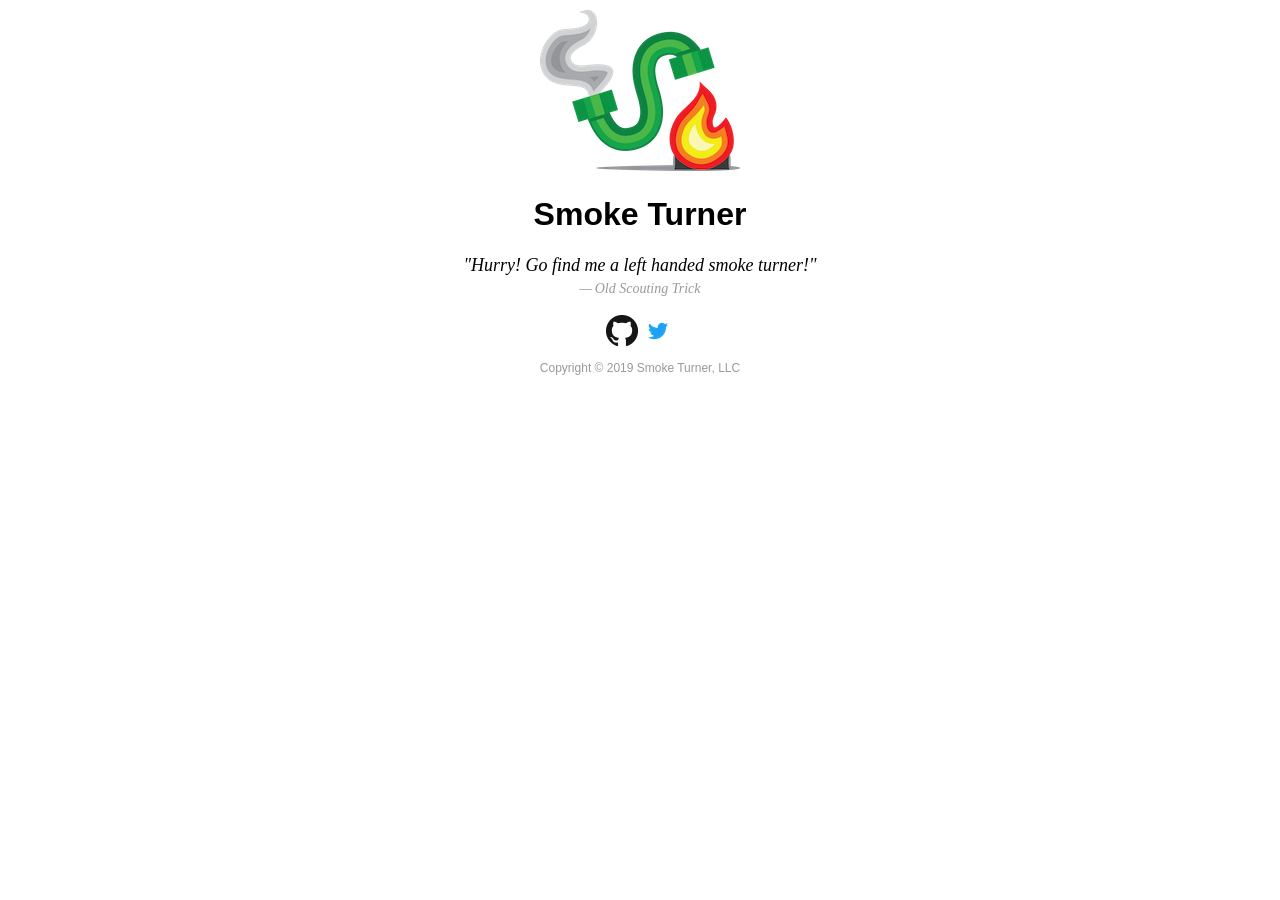
==== index.html @ e24e4b55 "Initial commit" ====
<!DOCTYPE html>
<html lang="en">
  <head>
    <meta charset="utf-8">
    <meta http-equiv="X-UA-Compatible" content="IE=edge">
    <meta name="viewport" content="width=device-width, initial-scale=1">
    <meta property="twitter:account_id" content="4503599631477054">
    <meta name="twitter:card" content="summary">
    <meta name="twitter:site" content="@smoketurnerllc">
    <meta name="twitter:creator" content="@smoketurnerllc">
    <meta property="og:image:width" content="1145">
    <meta property="og:image:height" content="599">
    <meta property="og:description" content="Innovative software development firm focusing on creating simple solutions for challenging problems.">
    <meta property="og:title" content="Smoke Turner, LLC">
    <meta property="og:url" content="https://smoketurner.com">
    <meta property="og:image" content="https://smoketurner.com/og-image.jpg">
    <link rel="apple-touch-icon" sizes="180x180" href="/apple-touch-icon.png">
    <link rel="icon" type="image/png" sizes="32x32" href="/favicon-32x32.png">
    <link rel="icon" type="image/png" sizes="16x16" href="/favicon-16x16.png">
    <link rel="manifest" href="/site.webmanifest">
    <link rel="mask-icon" href="/safari-pinned-tab.svg" color="#5bbad5">
    <meta name="msapplication-TileColor" content="#da532c">
    <meta name="theme-color" content="#ffffff">
    <link rel="stylesheet" href="/smoketurner.css">
    <title>Smoke Turner</title>
  </head>
  <body>
    <header>
      <a href="/"><img src="/smoketurner_logo.png" width="200" height="161" alt="Smoke Turner"></a>
      <h1>Smoke Turner</h1>
    </header>

    <main>
      <blockquote>
        &quot;Hurry! Go find me a left handed smoke turner!&quot;
        <cite>Old Scouting Trick</cite>
      </blockquote>

      <ul class="links">
        <li><a href="https://github.com/smoketurner" target="_blank"><img src="/github.png" width="32" height="32" alt="Github"></a></li>
        <li><a href="https://twitter.com/smoketurnerllc" target="_blank"><img src="/twitter.png" width="32" height="32" alt="Twitter"></a></li>
      </ul>
    </main>

    <footer>
      <div>Copyright &copy; 2019 Smoke Turner, LLC</div>
    </footer>
  </body>
</html>
---- smoketurner.css ----
body {
  margin:0 auto;
  font-family: Helvetica, Verdana, sans-serif;
}

header, main, footer {
  text-align: center;
}

header {
  margin-top: 10px;
}

blockquote {
  font-family: Georgia, serif;
  font-size: 18px;
  font-style: italic;
}

blockquote cite {
  color: #999999;
  font-size: 14px;
  display: block;
  margin-top: 5px;
}

blockquote cite:before {
  content: "\2014 \2009";
}

ul.links {
  list-style-type: none;
  padding: 0;
  margin: 0;
}

ul.links li {
  display: inline;
}

footer {
  margin-top: 10px;
  color: #999999;
  font-size: 12px;
}
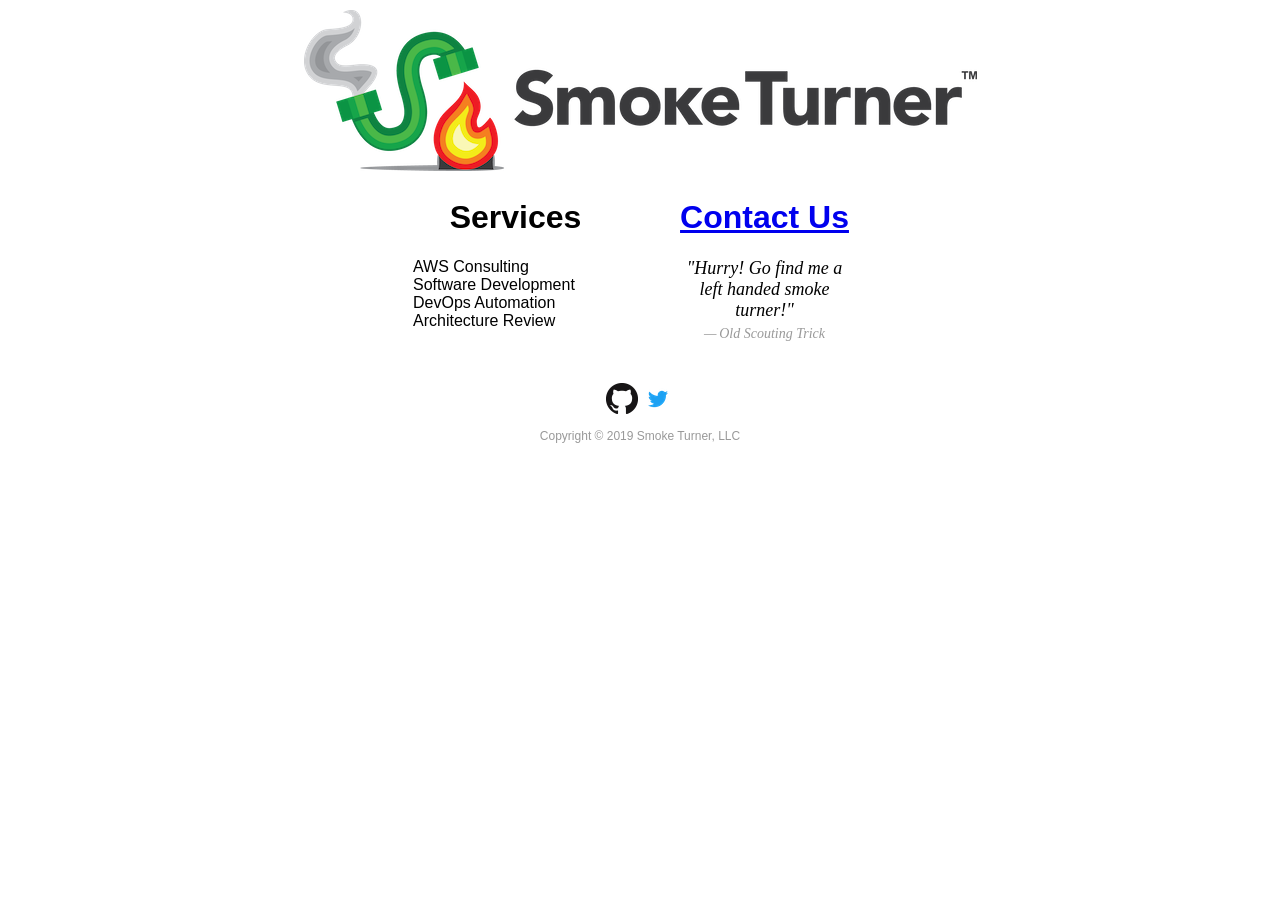
==== commit 4d66d898: "Update page" ====
--- a/index.html
+++ b/index.html
@@ -21,24 +21,40 @@
     <link rel="mask-icon" href="/safari-pinned-tab.svg" color="#5bbad5">
     <meta name="msapplication-TileColor" content="#da532c">
     <meta name="theme-color" content="#ffffff">
-    <link rel="stylesheet" href="/smoketurner.css">
+    <link rel="stylesheet" href="/static/css/smoketurner.css">
     <title>Smoke Turner</title>
   </head>
   <body>
     <header>
-      <a href="/"><img src="/smoketurner_logo.png" width="200" height="161" alt="Smoke Turner"></a>
-      <h1>Smoke Turner</h1>
+      <a href="/"><img src="/static/images/smoke_turner_f.png" width="673" height="161" alt="Smoke Turner"></a>
     </header>
 
     <main>
-      <blockquote>
-        &quot;Hurry! Go find me a left handed smoke turner!&quot;
-        <cite>Old Scouting Trick</cite>
-      </blockquote>
+      <table>
+        <tr>
+          <td>
+            <h1>Services</h1>
+            <ul class="services">
+              <li>AWS Consulting</li>
+              <li>Software Development</li>
+              <li>DevOps Automation</li>
+              <li>Architecture Review</li>
+            </ul>
+          </td>
+          <td>
+            <h1><a href="mailto:contact@smoketurner.com">Contact Us</a></h1>
+          
+            <blockquote>
+              &quot;Hurry! Go find me a left handed smoke turner!&quot;
+              <cite>Old Scouting Trick</cite>
+            </blockquote>
+          </td>
+        </tr>
+      </table>
 
       <ul class="links">
-        <li><a href="https://github.com/smoketurner" target="_blank"><img src="/github.png" width="32" height="32" alt="Github"></a></li>
-        <li><a href="https://twitter.com/smoketurnerllc" target="_blank"><img src="/twitter.png" width="32" height="32" alt="Twitter"></a></li>
+        <li><a href="https://github.com/smoketurner" target="_blank" rel="noopener"><img src="/static/images/github.png" width="32" height="32" alt="Github"></a></li>
+        <li><a href="https://twitter.com/smoketurnerllc" target="_blank" rel="noopener"><img src="/static/images/twitter.png" width="32" height="32" alt="Twitter"></a></li>
       </ul>
     </main>
 
--- a/static/css/smoketurner.css
+++ b/static/css/smoketurner.css
@@ -0,0 +1,62 @@
+body {
+  margin:0 auto;
+  font-family: Helvetica, Verdana, sans-serif;
+}
+
+header, main, footer {
+  text-align: center;
+}
+
+header {
+  margin-top: 10px;
+}
+
+blockquote {
+  font-family: Georgia, serif;
+  font-size: 18px;
+  font-style: italic;
+}
+
+blockquote cite {
+  color: #999999;
+  font-size: 14px;
+  display: block;
+  margin-top: 5px;
+}
+
+blockquote cite:before {
+  content: "\2014 \2009";
+}
+
+table {
+  margin: 0 auto;
+  width: 500px;
+}
+
+table td {
+  width: 50%;
+  vertical-align: top;
+}
+
+ul.services {
+  list-style-type: none;
+  padding: 0;
+  margin: 20px 0 0 20px;
+  text-align: left;
+}
+
+ul.links {
+  list-style-type: none;
+  padding: 0;
+  margin: 20px 0 0 0;
+}
+
+ul.links li {
+  display: inline;
+}
+
+footer {
+  margin-top: 10px;
+  color: #999999;
+  font-size: 12px;
+}
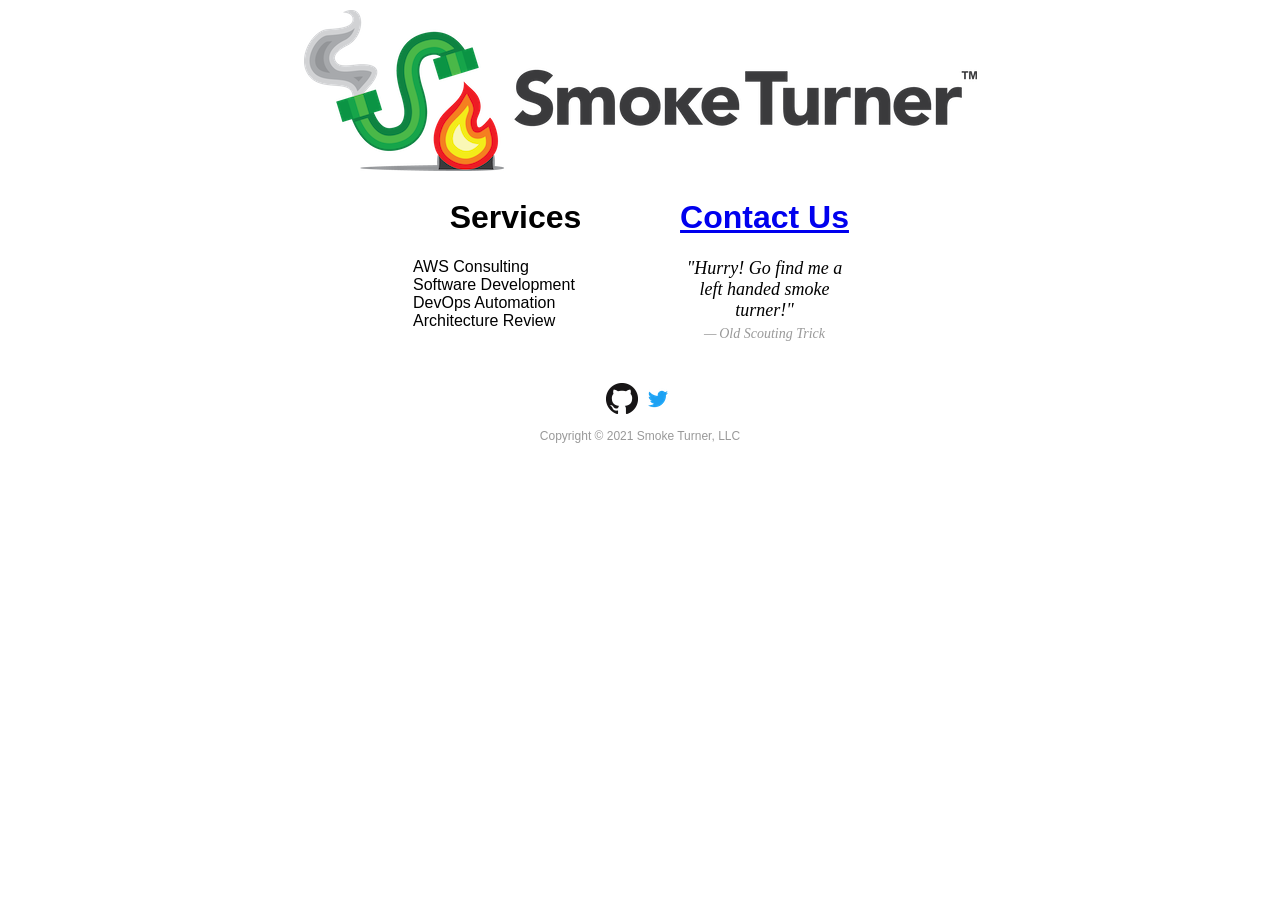
==== commit 1424e430: "Update copyright year" ====
--- a/index.html
+++ b/index.html
@@ -59,7 +59,7 @@
     </main>
 
     <footer>
-      <div>Copyright &copy; 2019 Smoke Turner, LLC</div>
+      <div>Copyright &copy; 2021 Smoke Turner, LLC</div>
     </footer>
   </body>
 </html>
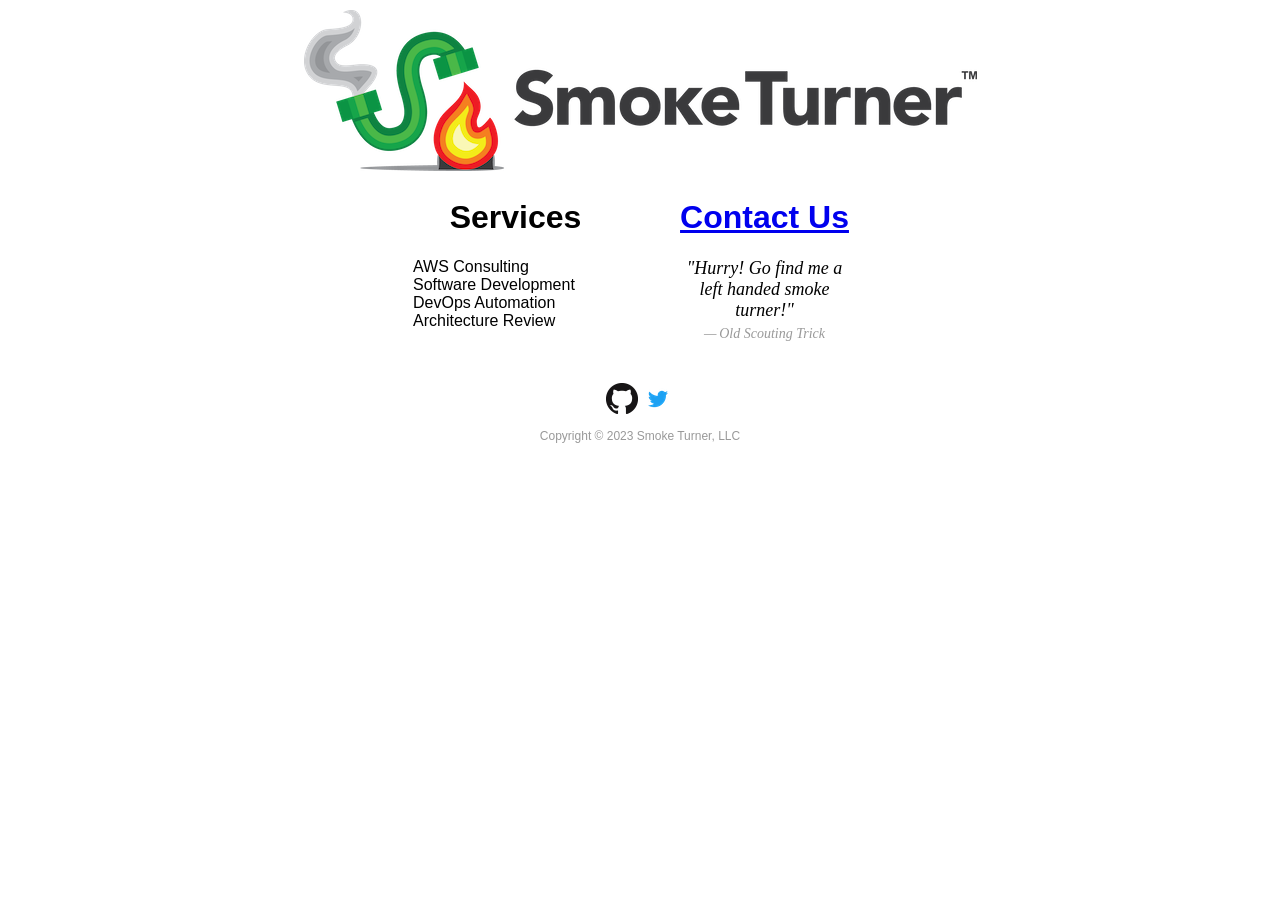
==== commit 6a8ee3c4: "Update copyright year to 2023" ====
--- a/index.html
+++ b/index.html
@@ -59,7 +59,7 @@
     </main>
 
     <footer>
-      <div>Copyright &copy; 2021 Smoke Turner, LLC</div>
+      <div>Copyright &copy; 2023 Smoke Turner, LLC</div>
     </footer>
   </body>
 </html>
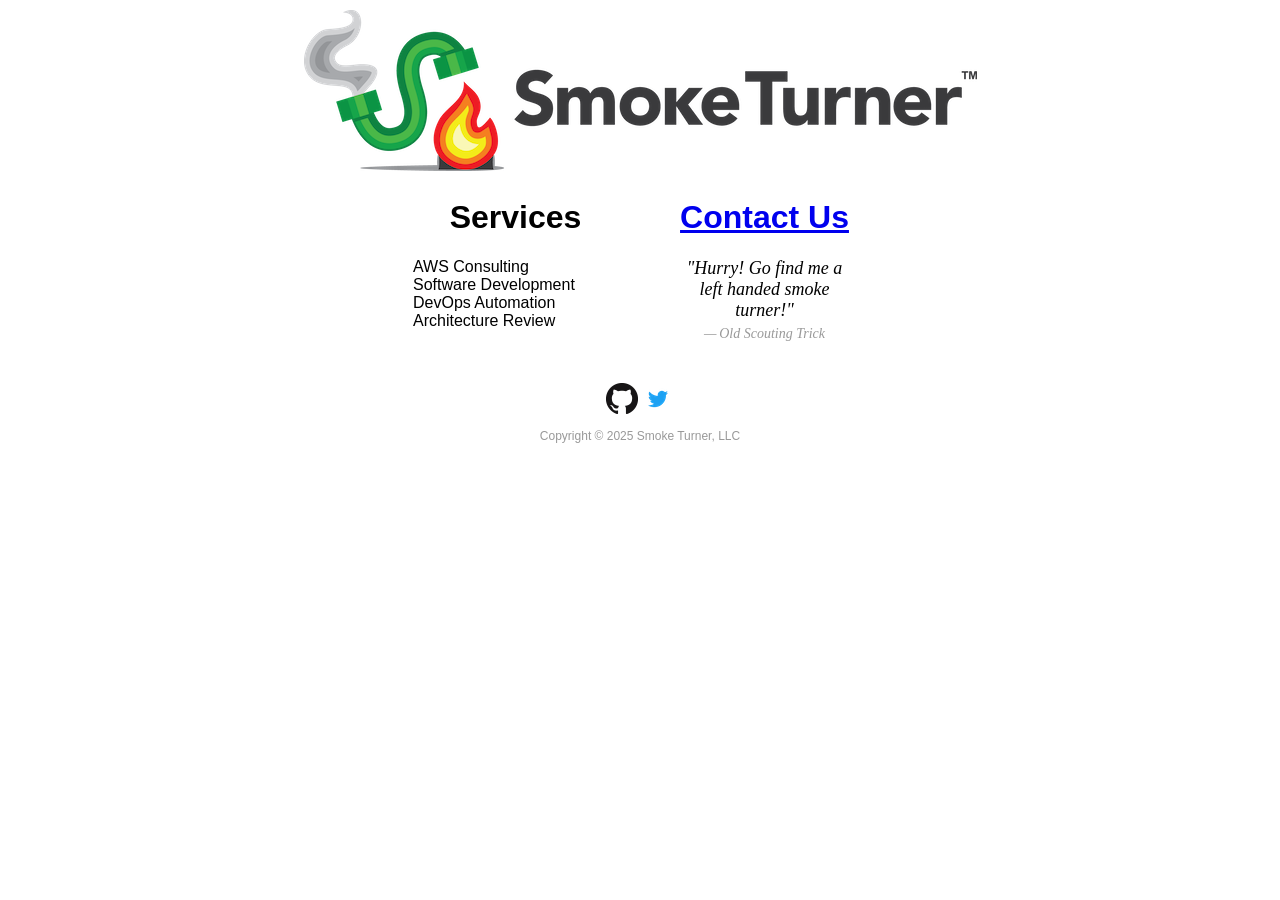
==== commit a4cb56f2: "Update copyright year to 2025" ====
--- a/index.html
+++ b/index.html
@@ -59,7 +59,7 @@
     </main>
 
     <footer>
-      <div>Copyright &copy; 2023 Smoke Turner, LLC</div>
+      <div>Copyright &copy; 2025 Smoke Turner, LLC</div>
     </footer>
   </body>
 </html>
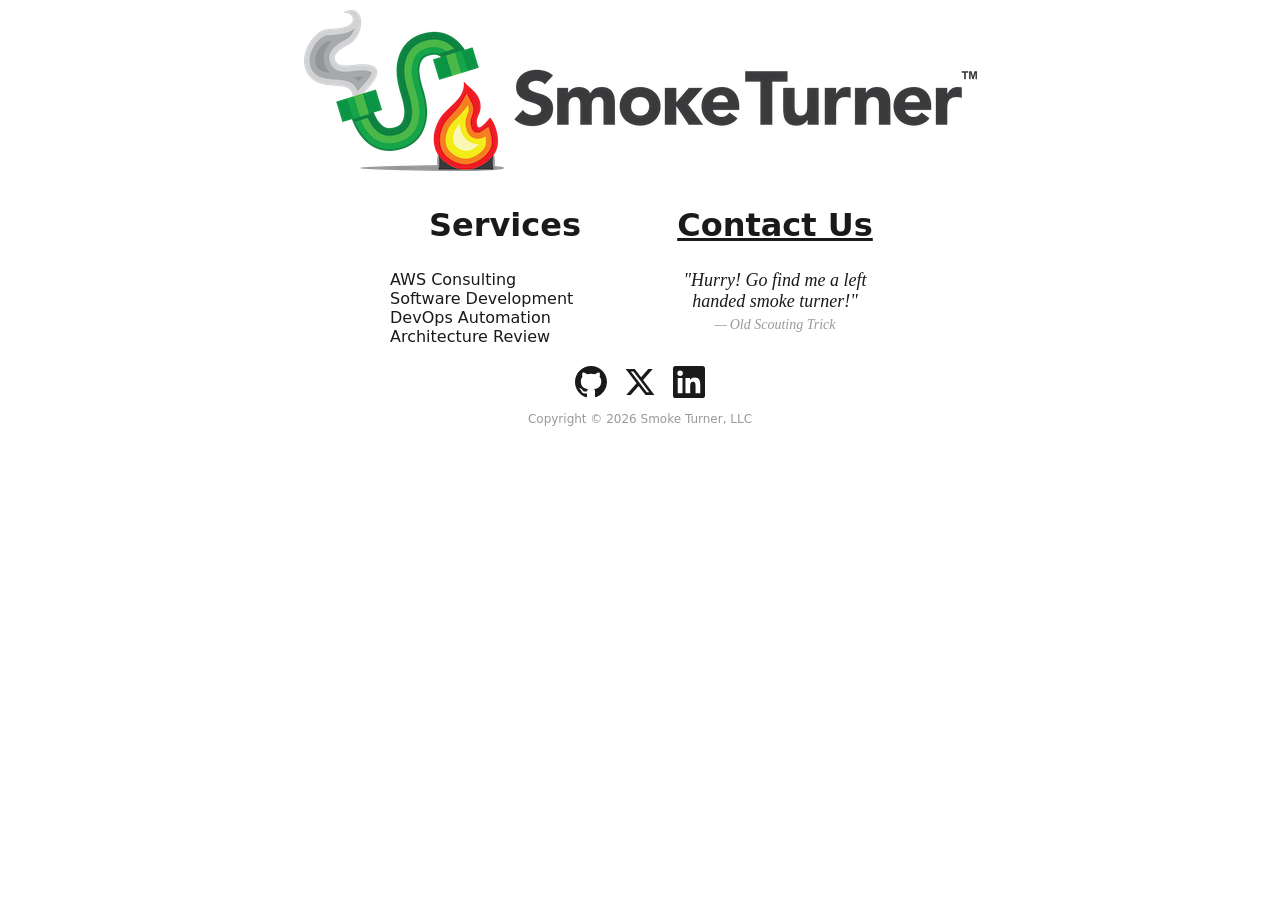
==== commit 2e335929: "updates" ====
--- a/index.html
+++ b/index.html
@@ -2,64 +2,94 @@
 <html lang="en">
   <head>
     <meta charset="utf-8">
-    <meta http-equiv="X-UA-Compatible" content="IE=edge">
     <meta name="viewport" content="width=device-width, initial-scale=1">
-    <meta property="twitter:account_id" content="4503599631477054">
+    <meta name="description" content="Innovative software development firm focusing on creating simple solutions for challenging problems.">
+    <link rel="canonical" href="https://smoketurner.com/">
     <meta name="twitter:card" content="summary">
     <meta name="twitter:site" content="@smoketurnerllc">
     <meta name="twitter:creator" content="@smoketurnerllc">
+    <meta property="og:type" content="website">
+    <meta property="og:site_name" content="Smoke Turner, LLC">
+    <meta property="og:title" content="Smoke Turner, LLC">
+    <meta property="og:description" content="Innovative software development firm focusing on creating simple solutions for challenging problems.">
+    <meta property="og:url" content="https://smoketurner.com">
+    <meta property="og:image" content="https://smoketurner.com/og-image.jpg">
     <meta property="og:image:width" content="1145">
     <meta property="og:image:height" content="599">
-    <meta property="og:description" content="Innovative software development firm focusing on creating simple solutions for challenging problems.">
-    <meta property="og:title" content="Smoke Turner, LLC">
-    <meta property="og:url" content="https://smoketurner.com">
-    <meta property="og:image" content="https://smoketurner.com/og-image.jpg">
+    <meta property="og:image:alt" content="Smoke Turner, LLC logo">
     <link rel="apple-touch-icon" sizes="180x180" href="/apple-touch-icon.png">
     <link rel="icon" type="image/png" sizes="32x32" href="/favicon-32x32.png">
     <link rel="icon" type="image/png" sizes="16x16" href="/favicon-16x16.png">
     <link rel="manifest" href="/site.webmanifest">
     <link rel="mask-icon" href="/safari-pinned-tab.svg" color="#5bbad5">
-    <meta name="msapplication-TileColor" content="#da532c">
     <meta name="theme-color" content="#ffffff">
     <link rel="stylesheet" href="/static/css/smoketurner.css">
+    <script type="application/ld+json">
+    {
+      "@context": "https://schema.org",
+      "@type": "ProfessionalService",
+      "name": "Smoke Turner, LLC",
+      "url": "https://smoketurner.com/",
+      "logo": "https://smoketurner.com/static/images/smoke_turner_f.png",
+      "email": "contact@smoketurner.com",
+      "description": "Innovative software development firm focusing on creating simple solutions for challenging problems.",
+      "sameAs": [
+        "https://github.com/smoketurner",
+        "https://x.com/smoketurnerllc",
+        "https://www.linkedin.com/company/smoketurner"
+      ]
+    }
+    </script>
     <title>Smoke Turner</title>
   </head>
   <body>
     <header>
-      <a href="/"><img src="/static/images/smoke_turner_f.png" width="673" height="161" alt="Smoke Turner"></a>
+      <h1><a href="/"><img src="/static/images/smoke_turner_f.png" width="673" height="161" alt="Smoke Turner, LLC"></a></h1>
     </header>
 
     <main>
-      <table>
-        <tr>
-          <td>
-            <h1>Services</h1>
-            <ul class="services">
-              <li>AWS Consulting</li>
-              <li>Software Development</li>
-              <li>DevOps Automation</li>
-              <li>Architecture Review</li>
-            </ul>
-          </td>
-          <td>
-            <h1><a href="mailto:contact@smoketurner.com">Contact Us</a></h1>
-          
-            <blockquote>
-              &quot;Hurry! Go find me a left handed smoke turner!&quot;
-              <cite>Old Scouting Trick</cite>
-            </blockquote>
-          </td>
-        </tr>
-      </table>
+      <div class="columns">
+        <section>
+          <h2>Services</h2>
+          <ul class="services">
+            <li>AWS Consulting</li>
+            <li>Software Development</li>
+            <li>DevOps Automation</li>
+            <li>Architecture Review</li>
+          </ul>
+        </section>
+        <section>
+          <h2><a href="mailto:contact@smoketurner.com">Contact Us</a></h2>
+
+          <blockquote>
+            &quot;Hurry! Go find me a left handed smoke turner!&quot;
+            <cite>Old Scouting Trick</cite>
+          </blockquote>
+        </section>
+      </div>
 
       <ul class="links">
-        <li><a href="https://github.com/smoketurner" target="_blank" rel="noopener"><img src="/static/images/github.png" width="32" height="32" alt="Github"></a></li>
-        <li><a href="https://twitter.com/smoketurnerllc" target="_blank" rel="noopener"><img src="/static/images/twitter.png" width="32" height="32" alt="Twitter"></a></li>
+        <li>
+          <a href="https://github.com/smoketurner" target="_blank" rel="noopener" aria-label="GitHub">
+            <svg width="32" height="32" viewBox="0 0 16 16" fill="currentColor" aria-hidden="true"><path d="M8 0C3.58 0 0 3.58 0 8c0 3.54 2.29 6.53 5.47 7.59.4.07.55-.17.55-.38 0-.19-.01-.82-.01-1.49-2.01.37-2.53-.49-2.69-.94-.09-.23-.48-.94-.82-1.13-.28-.15-.68-.52-.01-.53.63-.01 1.08.58 1.23.82.72 1.21 1.87.87 2.33.66.07-.52.28-.87.51-1.07-1.78-.2-3.64-.89-3.64-3.95 0-.87.31-1.59.82-2.15-.08-.2-.36-1.02.08-2.12 0 0 .67-.21 2.2.82.64-.18 1.32-.27 2-.27s1.36.09 2 .27c1.53-1.04 2.2-.82 2.2-.82.44 1.1.16 1.92.08 2.12.51.56.82 1.27.82 2.15 0 3.07-1.87 3.75-3.65 3.95.29.25.54.73.54 1.48 0 1.07-.01 1.93-.01 2.2 0 .21.15.46.55.38A8.01 8.01 0 0 0 16 8c0-4.42-3.58-8-8-8z"/></svg>
+          </a>
+        </li>
+        <li>
+          <a href="https://x.com/smoketurnerllc" target="_blank" rel="noopener" aria-label="X">
+            <svg width="32" height="32" viewBox="0 0 24 24" fill="currentColor" aria-hidden="true"><path d="M18.244 2.25h3.308l-7.227 8.26 8.502 11.24H16.17l-5.214-6.817L4.99 21.75H1.68l7.73-8.835L1.254 2.25H8.08l4.713 6.231zm-1.161 17.52h1.833L7.084 4.126H5.117z"/></svg>
+          </a>
+        </li>
+        <li>
+          <a href="https://www.linkedin.com/company/smoketurner" target="_blank" rel="noopener" aria-label="LinkedIn">
+            <svg width="32" height="32" viewBox="0 0 24 24" fill="currentColor" aria-hidden="true"><path d="M20.45 20.45h-3.55v-5.57c0-1.33-.03-3.04-1.85-3.04-1.86 0-2.14 1.45-2.14 2.94v5.67H9.35V9h3.41v1.56h.05c.48-.9 1.64-1.85 3.37-1.85 3.6 0 4.27 2.37 4.27 5.46zM5.34 7.43a2.06 2.06 0 1 1 0-4.12 2.06 2.06 0 0 1 0 4.12zM7.12 20.45H3.56V9h3.56zM22.22 0H1.77C.79 0 0 .77 0 1.73v20.54C0 23.23.79 24 1.77 24h20.45c.98 0 1.78-.77 1.78-1.73V1.73C24 .77 23.2 0 22.22 0z"/></svg>
+          </a>
+        </li>
       </ul>
     </main>
 
     <footer>
-      <div>Copyright &copy; 2025 Smoke Turner, LLC</div>
+      <div>Copyright &copy; <span id="year">2025</span> Smoke Turner, LLC</div>
     </footer>
+    <script>document.getElementById("year").textContent = new Date().getFullYear();</script>
   </body>
 </html>
--- a/static/css/smoketurner.css
+++ b/static/css/smoketurner.css
@@ -1,6 +1,10 @@
 body {
-  margin:0 auto;
-  font-family: Helvetica, Verdana, sans-serif;
+  margin: 0 auto;
+  padding: 0 16px;
+  max-width: 720px;
+  font-family: system-ui, -apple-system, Helvetica, Verdana, sans-serif;
+  background: #ffffff;
+  color: #1a1a1a;
 }
 
 header, main, footer {
@@ -11,7 +15,50 @@
   margin-top: 10px;
 }
 
+header h1 {
+  margin: 0;
+}
+
+header a {
+  display: inline-block;
+  max-width: 100%;
+  box-sizing: border-box;
+}
+
+header img {
+  max-width: 100%;
+  height: auto;
+}
+
+main a {
+  color: inherit;
+}
+
+.columns {
+  display: flex;
+  justify-content: center;
+  gap: 40px;
+  margin: 0 auto;
+  max-width: 500px;
+}
+
+.columns section {
+  flex: 1;
+}
+
+@media (max-width: 560px) {
+  .columns {
+    flex-direction: column;
+    gap: 0;
+  }
+}
+
+h2 {
+  font-size: 2em;
+}
+
 blockquote {
+  margin: 20px 0 0 0;
   font-family: Georgia, serif;
   font-size: 18px;
   font-style: italic;
@@ -28,21 +75,17 @@
   content: "\2014 \2009";
 }
 
-table {
-  margin: 0 auto;
-  width: 500px;
-}
-
-table td {
-  width: 50%;
-  vertical-align: top;
-}
-
 ul.services {
   list-style-type: none;
   padding: 0;
-  margin: 20px 0 0 20px;
+  margin: 20px 0 0 0;
   text-align: left;
+}
+
+@media (max-width: 560px) {
+  ul.services {
+    text-align: center;
+  }
 }
 
 ul.links {
@@ -52,11 +95,16 @@
 }
 
 ul.links li {
-  display: inline;
+  display: inline-block;
+  margin: 0 6px;
+}
+
+ul.links a {
+  color: #1a1a1a;
 }
 
 footer {
-  margin-top: 10px;
+  margin: 10px 0 20px 0;
   color: #999999;
   font-size: 12px;
 }
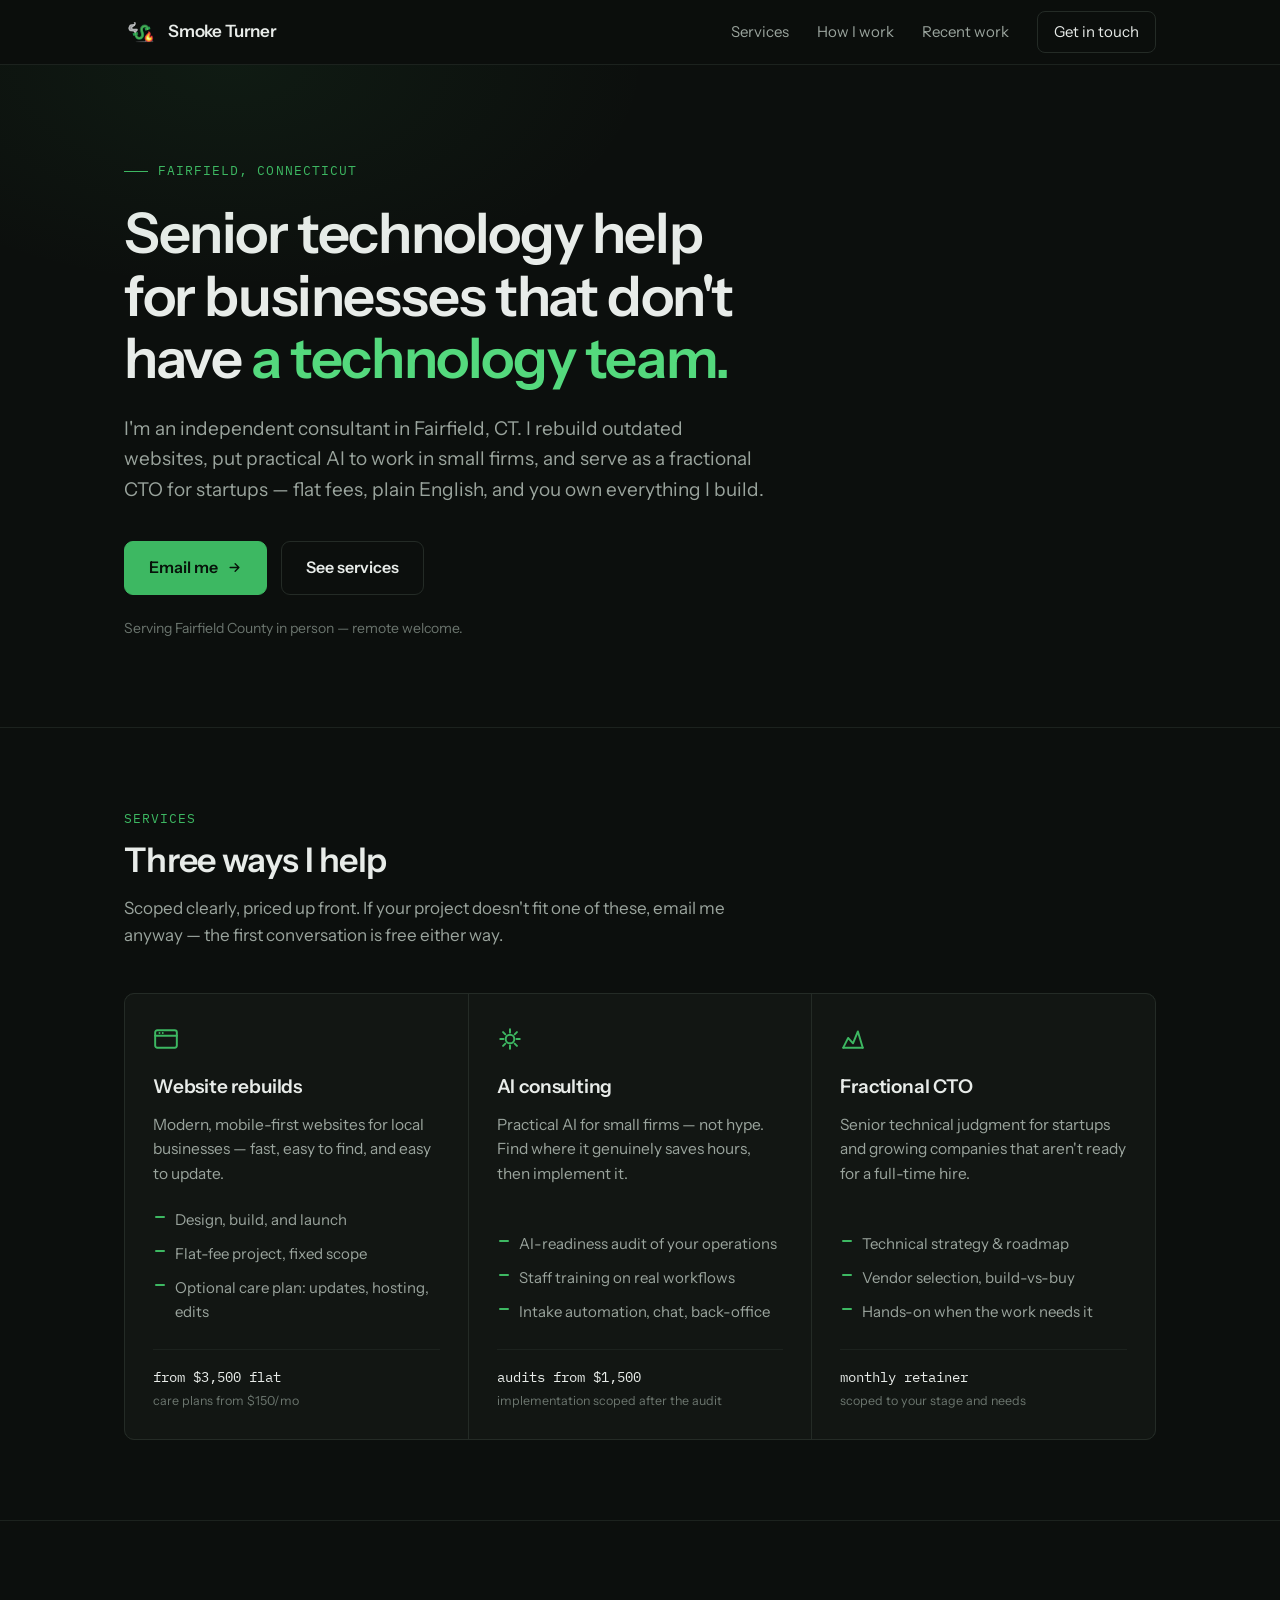
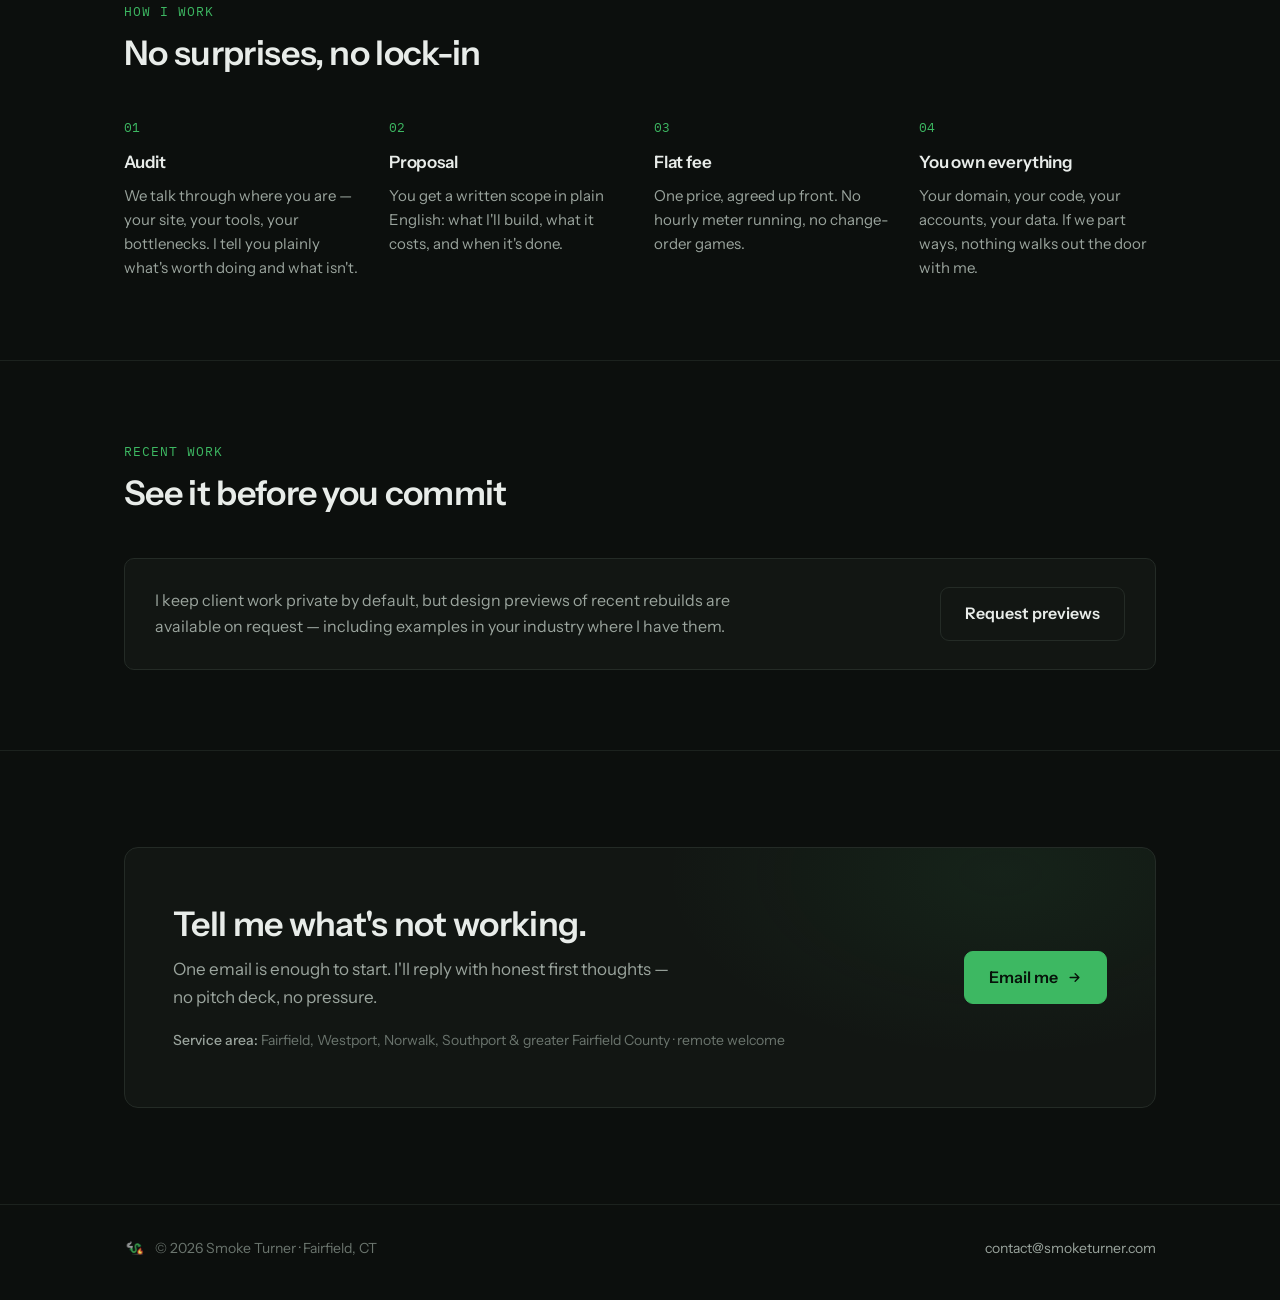
==== commit 621d396a: "Replace homepage with consulting one-pager (web rebuilds / AI consulting / fractional CTO)" ====
--- a/index.html
+++ b/index.html
@@ -1,95 +1,342 @@
 <!DOCTYPE html>
 <html lang="en">
-  <head>
-    <meta charset="utf-8">
-    <meta name="viewport" content="width=device-width, initial-scale=1">
-    <meta name="description" content="Innovative software development firm focusing on creating simple solutions for challenging problems.">
-    <link rel="canonical" href="https://smoketurner.com/">
-    <meta name="twitter:card" content="summary">
-    <meta name="twitter:site" content="@smoketurnerllc">
-    <meta name="twitter:creator" content="@smoketurnerllc">
-    <meta property="og:type" content="website">
-    <meta property="og:site_name" content="Smoke Turner, LLC">
-    <meta property="og:title" content="Smoke Turner, LLC">
-    <meta property="og:description" content="Innovative software development firm focusing on creating simple solutions for challenging problems.">
-    <meta property="og:url" content="https://smoketurner.com">
-    <meta property="og:image" content="https://smoketurner.com/og-image.jpg">
-    <meta property="og:image:width" content="1145">
-    <meta property="og:image:height" content="599">
-    <meta property="og:image:alt" content="Smoke Turner, LLC logo">
-    <link rel="apple-touch-icon" sizes="180x180" href="/apple-touch-icon.png">
-    <link rel="icon" type="image/png" sizes="32x32" href="/favicon-32x32.png">
-    <link rel="icon" type="image/png" sizes="16x16" href="/favicon-16x16.png">
-    <link rel="manifest" href="/site.webmanifest">
-    <link rel="mask-icon" href="/safari-pinned-tab.svg" color="#5bbad5">
-    <meta name="theme-color" content="#ffffff">
-    <link rel="stylesheet" href="/static/css/smoketurner.css">
-    <script type="application/ld+json">
-    {
-      "@context": "https://schema.org",
-      "@type": "ProfessionalService",
-      "name": "Smoke Turner, LLC",
-      "url": "https://smoketurner.com/",
-      "logo": "https://smoketurner.com/static/images/smoke_turner_f.png",
-      "email": "contact@smoketurner.com",
-      "description": "Innovative software development firm focusing on creating simple solutions for challenging problems.",
-      "sameAs": [
-        "https://github.com/smoketurner",
-        "https://x.com/smoketurnerllc",
-        "https://www.linkedin.com/company/smoketurner"
-      ]
-    }
-    </script>
-    <title>Smoke Turner</title>
-  </head>
-  <body>
-    <header>
-      <h1><a href="/"><img src="/static/images/smoke_turner_f.png" width="673" height="161" alt="Smoke Turner, LLC"></a></h1>
-    </header>
-
-    <main>
-      <div class="columns">
-        <section>
-          <h2>Services</h2>
-          <ul class="services">
-            <li>AWS Consulting</li>
-            <li>Software Development</li>
-            <li>DevOps Automation</li>
-            <li>Architecture Review</li>
+<head>
+<meta charset="UTF-8">
+<meta name="viewport" content="width=device-width, initial-scale=1.0">
+<title>Smoke Turner — Technology Consulting in Fairfield, CT</title>
+<link rel="apple-touch-icon" sizes="180x180" href="/apple-touch-icon.png">
+<link rel="icon" type="image/png" sizes="32x32" href="/favicon-32x32.png">
+<link rel="icon" type="image/png" sizes="16x16" href="/favicon-16x16.png">
+<link rel="manifest" href="/site.webmanifest">
+<meta property="og:title" content="Smoke Turner — Technology Consulting in Fairfield, CT">
+<meta property="og:description" content="Website rebuilds, AI consulting, and fractional CTO services for Fairfield County businesses.">
+<meta property="og:url" content="https://smoketurner.com/">
+<meta property="og:type" content="website">
+<meta name="description" content="Senior technology help for Fairfield County businesses: website rebuilds, practical AI consulting, and fractional CTO services. Fairfield, CT.">
+
+<meta name="description" content="Independent technology consultant in Fairfield, CT. Website rebuilds, practical AI consulting, and fractional CTO services for Fairfield County small businesses and startups.">
+<link rel="icon" href="assets/logo.png" type="image/png">
+<link rel="preconnect" href="https://fonts.googleapis.com">
+<link rel="preconnect" href="https://fonts.gstatic.com" crossorigin>
+<link href="https://fonts.googleapis.com/css2?family=Instrument+Sans:wght@400;500;600;700&family=IBM+Plex+Mono:wght@400;500&display=swap" rel="stylesheet">
+<style>
+:root{
+  --bg:#0c0f0d;
+  --surface:#121613;
+  --surface-2:#171c18;
+  --border:#242b26;
+  --border-soft:#1c221e;
+  --ink:#e8ece9;
+  --muted:#9aa49d;
+  --faint:#6b756e;
+  --accent:#3db862;
+  --accent-bright:#54d97d;
+  --accent-dim:rgba(61,184,98,.12);
+  --flame:#f2803a;
+  --max:1080px;
+  --radius:10px;
+}
+*{margin:0;padding:0;box-sizing:border-box}
+html{scroll-behavior:smooth}
+@media (prefers-reduced-motion: reduce){html{scroll-behavior:auto}}
+body{
+  background:var(--bg);
+  color:var(--ink);
+  font-family:'Instrument Sans',system-ui,sans-serif;
+  font-size:17px;
+  line-height:1.6;
+  -webkit-font-smoothing:antialiased;
+}
+.wrap{max-width:var(--max);margin:0 auto;padding:0 24px}
+a{color:inherit}
+::selection{background:var(--accent);color:#08120b}
+
+/* ---------- header ---------- */
+header{
+  position:sticky;top:0;z-index:50;
+  background:rgba(12,15,13,.86);
+  backdrop-filter:blur(12px);
+  border-bottom:1px solid var(--border-soft);
+}
+.nav{display:flex;align-items:center;justify-content:space-between;height:64px}
+.brand{display:flex;align-items:center;gap:10px;text-decoration:none;font-weight:600;font-size:17px;letter-spacing:-.01em}
+.brand img{width:34px;height:34px;display:block}
+.nav-links{display:flex;align-items:center;gap:28px;font-size:15px}
+.nav-links a{text-decoration:none;color:var(--muted);transition:color .15s}
+.nav-links a:hover,.nav-links a:focus-visible{color:var(--ink)}
+.nav-cta{
+  color:var(--ink) !important;
+  border:1px solid var(--border);
+  padding:8px 16px;border-radius:8px;
+  transition:border-color .15s,background .15s;
+}
+.nav-cta:hover,.nav-cta:focus-visible{border-color:var(--accent);background:var(--accent-dim)}
+@media (max-width:640px){
+  .nav-links a:not(.nav-cta){display:none}
+}
+
+/* ---------- hero ---------- */
+.hero{padding:96px 0 88px;position:relative;overflow:hidden}
+.hero::before{
+  content:"";position:absolute;inset:0;pointer-events:none;
+  background:radial-gradient(600px 320px at 18% 0%, rgba(61,184,98,.07), transparent 70%);
+}
+.kicker{
+  font-family:'IBM Plex Mono',monospace;font-size:13px;letter-spacing:.08em;
+  text-transform:uppercase;color:var(--accent);margin-bottom:20px;display:flex;align-items:center;gap:10px;
+}
+.kicker::before{content:"";width:24px;height:1px;background:var(--accent);display:inline-block}
+h1{
+  font-size:clamp(34px,5.4vw,56px);font-weight:600;letter-spacing:-.025em;
+  line-height:1.12;max-width:15.5em;text-wrap:balance;
+}
+h1 .em{color:var(--accent-bright)}
+.hero p.lede{
+  margin-top:24px;max-width:34em;font-size:clamp(17px,2vw,19px);color:var(--muted);text-wrap:pretty;
+}
+.hero-actions{margin-top:36px;display:flex;gap:14px;flex-wrap:wrap;align-items:center}
+.btn{
+  display:inline-flex;align-items:center;gap:9px;
+  padding:13px 24px;border-radius:9px;font-size:16px;font-weight:600;
+  text-decoration:none;min-height:48px;
+  transition:background .15s,border-color .15s,transform .1s;
+}
+.btn-primary{background:var(--accent);color:#07130a;border:1px solid var(--accent)}
+.btn-primary:hover,.btn-primary:focus-visible{background:var(--accent-bright);border-color:var(--accent-bright)}
+.btn-primary:active{transform:translateY(1px)}
+.btn-ghost{border:1px solid var(--border);color:var(--ink)}
+.btn-ghost:hover,.btn-ghost:focus-visible{border-color:var(--accent);background:var(--accent-dim)}
+.hero-note{margin-top:22px;font-size:14px;color:var(--faint)}
+
+/* ---------- section scaffolding ---------- */
+section{padding:80px 0;border-top:1px solid var(--border-soft)}
+.sec-head{margin-bottom:44px;max-width:36em}
+.sec-label{
+  font-family:'IBM Plex Mono',monospace;font-size:12.5px;letter-spacing:.08em;
+  text-transform:uppercase;color:var(--accent);margin-bottom:12px;
+}
+h2{font-size:clamp(26px,3.4vw,34px);font-weight:600;letter-spacing:-.02em;line-height:1.2;text-wrap:balance}
+.sec-head p{margin-top:14px;color:var(--muted);text-wrap:pretty}
+
+/* ---------- services ---------- */
+.services{display:grid;grid-template-columns:repeat(3,1fr);gap:1px;background:var(--border);border:1px solid var(--border);border-radius:var(--radius);overflow:hidden}
+.svc{background:var(--surface);padding:32px 28px 28px;display:flex;flex-direction:column;transition:background .2s}
+.svc:hover{background:var(--surface-2)}
+.svc svg{width:26px;height:26px;stroke:var(--accent);margin-bottom:20px}
+.svc h3{font-size:19px;font-weight:600;letter-spacing:-.01em;margin-bottom:10px}
+.svc p{font-size:15.5px;color:var(--muted);flex:1;text-wrap:pretty}
+.svc ul{list-style:none;margin:16px 0 20px;flex:1}
+.svc li{font-size:15px;color:var(--muted);padding:5px 0 5px 22px;position:relative}
+.svc li::before{content:"";position:absolute;left:2px;top:13px;width:10px;height:2px;background:var(--accent);border-radius:1px}
+.price{
+  font-family:'IBM Plex Mono',monospace;font-size:14px;color:var(--ink);
+  border-top:1px solid var(--border-soft);padding-top:16px;margin-top:auto;
+}
+.price small{display:block;color:var(--faint);font-size:12.5px;margin-top:3px;font-family:'Instrument Sans',sans-serif}
+@media (max-width:880px){.services{grid-template-columns:1fr}}
+
+/* ---------- how I work ---------- */
+.steps{display:grid;grid-template-columns:repeat(4,1fr);gap:36px 28px;counter-reset:step}
+.step{counter-increment:step}
+.step .num{
+  font-family:'IBM Plex Mono',monospace;font-size:13px;color:var(--accent);
+  margin-bottom:10px;
+}
+.step .num::before{content:"0" counter(step)}
+.step h3{font-size:17px;font-weight:600;margin-bottom:8px;letter-spacing:-.01em}
+.step p{font-size:15px;color:var(--muted);text-wrap:pretty}
+@media (max-width:880px){.steps{grid-template-columns:repeat(2,1fr)}}
+@media (max-width:520px){.steps{grid-template-columns:1fr;gap:28px}}
+
+/* ---------- recent work ---------- */
+.work-line{
+  border:1px solid var(--border);border-radius:var(--radius);
+  background:var(--surface);padding:28px 30px;
+  display:flex;align-items:center;justify-content:space-between;gap:24px;flex-wrap:wrap;
+}
+.work-line p{color:var(--muted);font-size:16px;max-width:38em;text-wrap:pretty}
+.work-line a{white-space:nowrap}
+
+/* ---------- contact ---------- */
+.contact{padding:96px 0}
+.contact-inner{
+  border:1px solid var(--border);border-radius:14px;
+  background:
+    radial-gradient(480px 260px at 85% 10%, rgba(61,184,98,.08), transparent 70%),
+    var(--surface);
+  padding:56px 48px;text-align:left;
+  display:flex;align-items:center;justify-content:space-between;gap:36px;flex-wrap:wrap;
+}
+.contact-inner h2{max-width:14em}
+.contact-inner .sub{margin-top:12px;color:var(--muted);max-width:30em;text-wrap:pretty}
+.service-area{margin-top:18px;font-size:14px;color:var(--faint)}
+.service-area strong{color:var(--muted);font-weight:500}
+@media (max-width:720px){.contact-inner{padding:40px 28px}}
+
+/* ---------- footer ---------- */
+footer{border-top:1px solid var(--border-soft);padding:32px 0 40px}
+.foot{display:flex;align-items:center;justify-content:space-between;gap:16px;flex-wrap:wrap;font-size:14px;color:var(--faint)}
+.foot .fb{display:flex;align-items:center;gap:9px}
+.foot img{width:22px;height:22px;opacity:.85}
+.foot a{color:var(--muted);text-decoration:none}
+.foot a:hover{color:var(--ink)}
+
+a:focus-visible,button:focus-visible{outline:2px solid var(--accent);outline-offset:2px}
+</style>
+</head>
+<body>
+
+<header>
+  <div class="wrap nav">
+    <a class="brand" href="#top">
+      <img src="assets/logo.png" alt="Smoke Turner logo">
+      Smoke Turner
+    </a>
+    <nav class="nav-links" aria-label="Main">
+      <a href="#services">Services</a>
+      <a href="#process">How I work</a>
+      <a href="#work">Recent work</a>
+      <a class="nav-cta" href="mailto:contact@smoketurner.com">Get in touch</a>
+    </nav>
+  </div>
+</header>
+
+<main id="top">
+
+  <div class="hero">
+    <div class="wrap">
+      <div class="kicker">Fairfield, Connecticut</div>
+      <h1>Senior technology help for businesses that don't have <span class="em">a technology team.</span></h1>
+      <p class="lede">I'm an independent consultant in Fairfield, CT. I rebuild outdated websites, put practical AI to work in small firms, and serve as a fractional CTO for startups — flat fees, plain English, and you own everything I build.</p>
+      <div class="hero-actions">
+        <a class="btn btn-primary" href="mailto:contact@smoketurner.com">Email me
+          <svg width="15" height="15" viewBox="0 0 24 24" fill="none" stroke="currentColor" stroke-width="2.2" stroke-linecap="round" stroke-linejoin="round" aria-hidden="true"><path d="M5 12h14M13 6l6 6-6 6"/></svg>
+        </a>
+        <a class="btn btn-ghost" href="#services">See services</a>
+      </div>
+      <p class="hero-note">Serving Fairfield County in person — remote welcome.</p>
+    </div>
+  </div>
+
+  <section id="services">
+    <div class="wrap">
+      <div class="sec-head">
+        <div class="sec-label">Services</div>
+        <h2>Three ways I help</h2>
+        <p>Scoped clearly, priced up front. If your project doesn't fit one of these, email me anyway — the first conversation is free either way.</p>
+      </div>
+      <div class="services">
+
+        <div class="svc">
+          <svg viewBox="0 0 24 24" fill="none" stroke-width="1.8" stroke-linecap="round" stroke-linejoin="round" aria-hidden="true"><rect x="2" y="4" width="20" height="16" rx="2"/><path d="M2 9h20M6 6.5h.01M9 6.5h.01"/></svg>
+          <h3>Website rebuilds</h3>
+          <p>Modern, mobile-first websites for local businesses — fast, easy to find, and easy to update.</p>
+          <ul>
+            <li>Design, build, and launch</li>
+            <li>Flat-fee project, fixed scope</li>
+            <li>Optional care plan: updates, hosting, edits</li>
           </ul>
-        </section>
-        <section>
-          <h2><a href="mailto:contact@smoketurner.com">Contact Us</a></h2>
-
-          <blockquote>
-            &quot;Hurry! Go find me a left handed smoke turner!&quot;
-            <cite>Old Scouting Trick</cite>
-          </blockquote>
-        </section>
-      </div>
-
-      <ul class="links">
-        <li>
-          <a href="https://github.com/smoketurner" target="_blank" rel="noopener" aria-label="GitHub">
-            <svg width="32" height="32" viewBox="0 0 16 16" fill="currentColor" aria-hidden="true"><path d="M8 0C3.58 0 0 3.58 0 8c0 3.54 2.29 6.53 5.47 7.59.4.07.55-.17.55-.38 0-.19-.01-.82-.01-1.49-2.01.37-2.53-.49-2.69-.94-.09-.23-.48-.94-.82-1.13-.28-.15-.68-.52-.01-.53.63-.01 1.08.58 1.23.82.72 1.21 1.87.87 2.33.66.07-.52.28-.87.51-1.07-1.78-.2-3.64-.89-3.64-3.95 0-.87.31-1.59.82-2.15-.08-.2-.36-1.02.08-2.12 0 0 .67-.21 2.2.82.64-.18 1.32-.27 2-.27s1.36.09 2 .27c1.53-1.04 2.2-.82 2.2-.82.44 1.1.16 1.92.08 2.12.51.56.82 1.27.82 2.15 0 3.07-1.87 3.75-3.65 3.95.29.25.54.73.54 1.48 0 1.07-.01 1.93-.01 2.2 0 .21.15.46.55.38A8.01 8.01 0 0 0 16 8c0-4.42-3.58-8-8-8z"/></svg>
-          </a>
-        </li>
-        <li>
-          <a href="https://x.com/smoketurnerllc" target="_blank" rel="noopener" aria-label="X">
-            <svg width="32" height="32" viewBox="0 0 24 24" fill="currentColor" aria-hidden="true"><path d="M18.244 2.25h3.308l-7.227 8.26 8.502 11.24H16.17l-5.214-6.817L4.99 21.75H1.68l7.73-8.835L1.254 2.25H8.08l4.713 6.231zm-1.161 17.52h1.833L7.084 4.126H5.117z"/></svg>
-          </a>
-        </li>
-        <li>
-          <a href="https://www.linkedin.com/company/smoketurner" target="_blank" rel="noopener" aria-label="LinkedIn">
-            <svg width="32" height="32" viewBox="0 0 24 24" fill="currentColor" aria-hidden="true"><path d="M20.45 20.45h-3.55v-5.57c0-1.33-.03-3.04-1.85-3.04-1.86 0-2.14 1.45-2.14 2.94v5.67H9.35V9h3.41v1.56h.05c.48-.9 1.64-1.85 3.37-1.85 3.6 0 4.27 2.37 4.27 5.46zM5.34 7.43a2.06 2.06 0 1 1 0-4.12 2.06 2.06 0 0 1 0 4.12zM7.12 20.45H3.56V9h3.56zM22.22 0H1.77C.79 0 0 .77 0 1.73v20.54C0 23.23.79 24 1.77 24h20.45c.98 0 1.78-.77 1.78-1.73V1.73C24 .77 23.2 0 22.22 0z"/></svg>
-          </a>
-        </li>
-      </ul>
-    </main>
-
-    <footer>
-      <div>Copyright &copy; <span id="year">2025</span> Smoke Turner, LLC</div>
-    </footer>
-    <script>document.getElementById("year").textContent = new Date().getFullYear();</script>
-  </body>
+          <div class="price">from $3,500 flat<small>care plans from $150/mo</small></div>
+        </div>
+
+        <div class="svc">
+          <svg viewBox="0 0 24 24" fill="none" stroke-width="1.8" stroke-linecap="round" stroke-linejoin="round" aria-hidden="true"><path d="M12 3v3M12 18v3M3 12h3M18 12h3M5.6 5.6l2.1 2.1M16.3 16.3l2.1 2.1M5.6 18.4l2.1-2.1M16.3 7.7l2.1-2.1"/><circle cx="12" cy="12" r="4"/></svg>
+          <h3>AI consulting</h3>
+          <p>Practical AI for small firms — not hype. Find where it genuinely saves hours, then implement it.</p>
+          <ul>
+            <li>AI-readiness audit of your operations</li>
+            <li>Staff training on real workflows</li>
+            <li>Intake automation, chat, back-office</li>
+          </ul>
+          <div class="price">audits from $1,500<small>implementation scoped after the audit</small></div>
+        </div>
+
+        <div class="svc">
+          <svg viewBox="0 0 24 24" fill="none" stroke-width="1.8" stroke-linecap="round" stroke-linejoin="round" aria-hidden="true"><path d="M3 20l4.5-9L12 16l4.5-11L21 20"/><path d="M3 20h18"/></svg>
+          <h3>Fractional CTO</h3>
+          <p>Senior technical judgment for startups and growing companies that aren't ready for a full-time hire.</p>
+          <ul>
+            <li>Technical strategy &amp; roadmap</li>
+            <li>Vendor selection, build-vs-buy</li>
+            <li>Hands-on when the work needs it</li>
+          </ul>
+          <div class="price">monthly retainer<small>scoped to your stage and needs</small></div>
+        </div>
+
+      </div>
+    </div>
+  </section>
+
+  <section id="process">
+    <div class="wrap">
+      <div class="sec-head">
+        <div class="sec-label">How I work</div>
+        <h2>No surprises, no lock-in</h2>
+      </div>
+      <div class="steps">
+        <div class="step">
+          <div class="num"></div>
+          <h3>Audit</h3>
+          <p>We talk through where you are — your site, your tools, your bottlenecks. I tell you plainly what's worth doing and what isn't.</p>
+        </div>
+        <div class="step">
+          <div class="num"></div>
+          <h3>Proposal</h3>
+          <p>You get a written scope in plain English: what I'll build, what it costs, and when it's done.</p>
+        </div>
+        <div class="step">
+          <div class="num"></div>
+          <h3>Flat fee</h3>
+          <p>One price, agreed up front. No hourly meter running, no change-order games.</p>
+        </div>
+        <div class="step">
+          <div class="num"></div>
+          <h3>You own everything</h3>
+          <p>Your domain, your code, your accounts, your data. If we part ways, nothing walks out the door with me.</p>
+        </div>
+      </div>
+    </div>
+  </section>
+
+  <section id="work">
+    <div class="wrap">
+      <div class="sec-head">
+        <div class="sec-label">Recent work</div>
+        <h2>See it before you commit</h2>
+      </div>
+      <div class="work-line">
+        <p>I keep client work private by default, but design previews of recent rebuilds are available on request — including examples in your industry where I have them.</p>
+        <a class="btn btn-ghost" href="mailto:contact@smoketurner.com?subject=Design%20previews">Request previews</a>
+      </div>
+    </div>
+  </section>
+
+  <section class="contact" id="contact">
+    <div class="wrap">
+      <div class="contact-inner">
+        <div>
+          <h2>Tell me what's not working.</h2>
+          <p class="sub">One email is enough to start. I'll reply with honest first thoughts — no pitch deck, no pressure.</p>
+          <p class="service-area"><strong>Service area:</strong> Fairfield, Westport, Norwalk, Southport &amp; greater Fairfield County · remote welcome</p>
+        </div>
+        <a class="btn btn-primary" href="mailto:contact@smoketurner.com">Email me
+          <svg width="15" height="15" viewBox="0 0 24 24" fill="none" stroke="currentColor" stroke-width="2.2" stroke-linecap="round" stroke-linejoin="round" aria-hidden="true"><path d="M5 12h14M13 6l6 6-6 6"/></svg>
+        </a>
+      </div>
+    </div>
+  </section>
+
+</main>
+
+<footer>
+  <div class="wrap foot">
+    <div class="fb">
+      <img src="assets/logo.png" alt="">
+      <span>© 2026 Smoke Turner · Fairfield, CT</span>
+    </div>
+    <a href="mailto:contact@smoketurner.com">contact@smoketurner.com</a>
+  </div>
+</footer>
+
+</body>
 </html>
